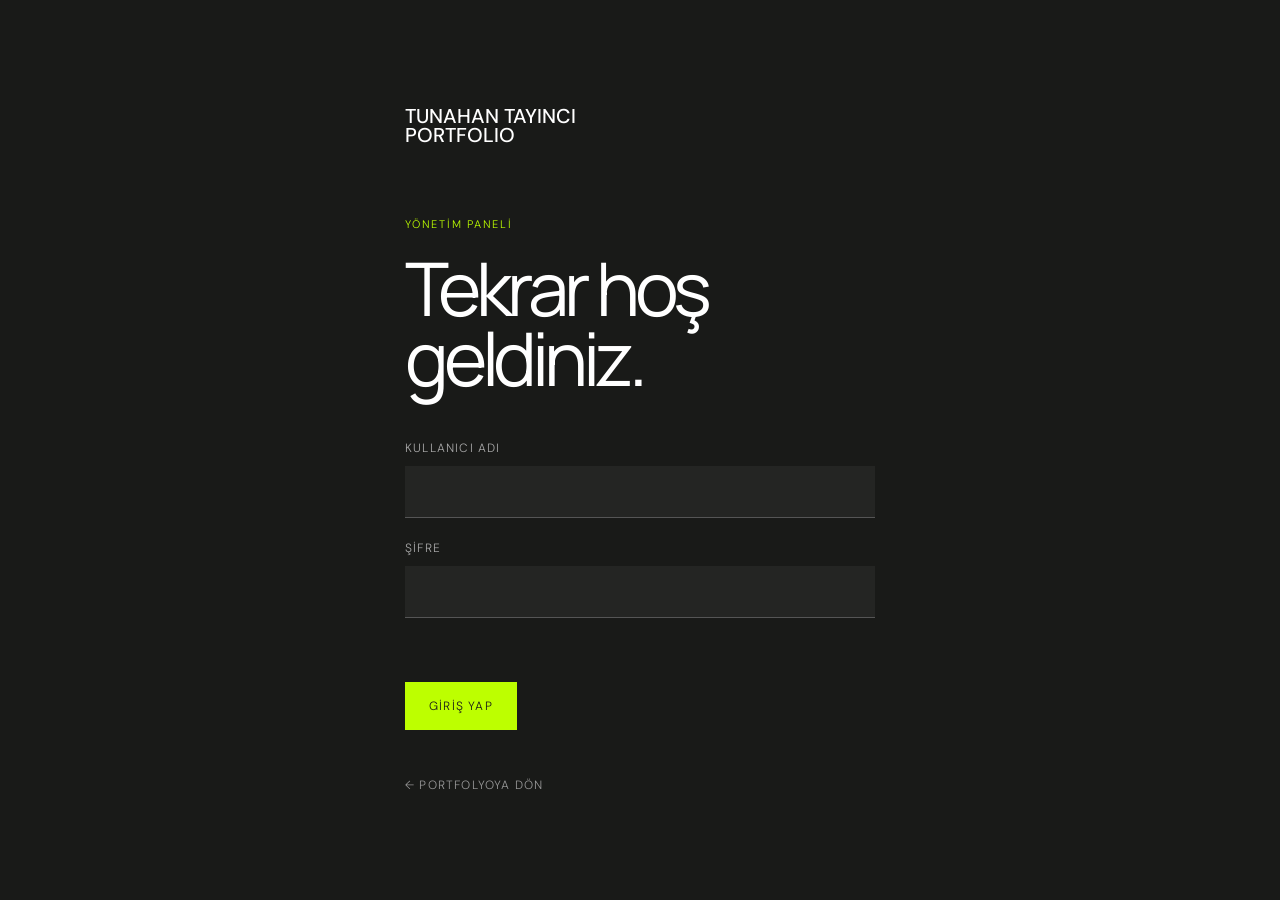
==== admin.html @ 28b635a6 "Add files via upload" ====
<!DOCTYPE html>
<html lang="tr">
<head>
  <meta charset="UTF-8"><meta name="viewport" content="width=device-width, initial-scale=1.0">
  <title>Tunahan Tayıncı Portfolio — Yönetim</title>
  <link href="https://fonts.googleapis.com/css2?family=DM+Sans:wght@300;400;500&family=Manrope:wght@400;500&display=swap" rel="stylesheet">
  <link rel="stylesheet" href="admin.css">
</head>
<body>
  <section class="login-screen" id="login-screen">
    <form class="login-card" id="login-form">
      <a class="login-logo" href="index.html"><span>TUNAHAN TAYINCI</span><span>PORTFOLIO</span></a>
      <p>Yönetim paneli</p>
      <h1>Tekrar hoş geldiniz.</h1>
      <label>Kullanıcı adı<input name="username" autocomplete="username" required></label>
      <label>Şifre<input name="password" type="password" autocomplete="current-password" required></label>
      <p class="login-error" id="login-error" role="alert"></p>
      <button class="primary" type="submit">Giriş yap</button>
      <a class="back-site" href="index.html">← Portfolyoya dön</a>
    </form>
  </section>
  <div class="admin-shell" id="admin-shell">
  <aside>
    <a class="admin-logo" href="index.html"><span>TUNAHAN TAYINCI</span><span>PORTFOLIO</span><small>YÖNETİM</small></a>
    <nav><button data-tab="general" class="active">Genel İçerik</button><button data-tab="projects">Projeler</button><button data-tab="backup">Yedekleme</button></nav>
    <div class="aside-bottom"><a class="view-site" href="index.html">Siteyi görüntüle ↗</a><button id="logout-button" type="button">Çıkış yap</button></div>
  </aside>
  <main>
    <header><div><span>İçerik yönetimi</span><h1 id="panel-title">Genel İçerik</h1></div><p id="save-status">Değişiklik yok</p></header>

    <section class="panel active" id="general">
      <form id="settings-form" class="form-grid">
        <label>Ad / Portfolyo adı<input name="studioName"></label>
        <label>Öğrenci bilgisi / Konum<input name="heroLocation"></label>
        <div class="full rich-field"><label for="hero-title-field">Ana başlık <small>Kelimeyi seçip aşağıdaki butonlarla biçimlendirebilirsiniz.</small></label><span class="format-toolbar" data-format-for="heroTitle"><button type="button" data-format-tag="em">İtalik</button><button type="button" data-format-tag="strong">Kalın</button><button type="button" data-format-insert="br">Alt satır</button></span><textarea id="hero-title-field" name="heroTitle"></textarea></div>
        <label class="full upload-field">1. hero görseli<input id="hero-upload" type="file" accept="image/*"><span>Görsel seç</span><img id="hero-preview"></label>
        <div class="full hero-featured-editor">
          <div class="list-editor-head"><strong>Hero proje alanları</strong><small>3 ayrı hero görseli seçin. Her görselin altında kendi sıra/etiket ve proje adı görünür.</small></div>
          <div id="hero-featured-list"></div>
        </div>
        <label class="full">Giriş metni<textarea name="intro"></textarea></label>
        <div class="full rich-field"><label for="studio-title-field">Hakkımda başlığı</label><span class="format-toolbar" data-format-for="studioTitle"><button type="button" data-format-tag="em">İtalik</button><button type="button" data-format-tag="strong">Kalın</button><button type="button" data-format-insert="br">Alt satır</button></span><textarea id="studio-title-field" name="studioTitle"></textarea></div>
        <label class="full">Hakkımda açıklaması<textarea name="studioDescription"></textarea></label>
        <div class="full list-editor">
          <div class="list-editor-head"><strong>Hakkımda sağ alan başlıkları</strong><button type="button" id="add-skill">+ Başlık ekle</button></div>
          <div id="skill-list-editor"></div>
        </div>
        <div class="full stats-editor">
          <div class="list-editor-head"><div><strong>Hakkımda istatistikleri</strong><small>Alttaki büyük sayı ve açıklama alanlarını düzenleyin.</small></div><button type="button" id="add-stat">+ İstatistik ekle</button></div>
          <div id="stats-list-editor"></div>
        </div>
        <label>E-posta<input name="email" type="email"></label><label>Telefon<input name="phone"></label>
        <label>Tanışalım buton yazısı<input name="contactText"></label><label>Tanışalım linki<input name="contactUrl" placeholder="mailto:... veya https://..."></label>
        <label class="full">Adres<textarea name="address"></textarea></label>
        <div class="full social-editor">
          <div class="social-editor-head"><strong>Sosyal medya linkleri</strong><button type="button" id="add-social">+ Sosyal medya ekle</button></div>
          <div id="social-list"></div>
        </div>
        <button class="primary" type="submit">Genel içeriği kaydet</button>
      </form>
    </section>

    <section class="panel" id="projects">
      <div class="project-toolbar"><p>Projeler kitap olarak gösterilir. Kapak, iç sayfalar ve sıralamayı buradan yönetin. Kartları sürükleyebilir veya oklarla sıralayabilirsiniz.</p><button class="primary" id="add-project" type="button">+ Yeni proje</button></div>
      <div class="admin-projects" id="admin-projects"></div>
    </section>

    <section class="panel" id="backup">
      <div class="backup-card"><span>01</span><h2>İçeriği dışa aktar</h2><p>Tüm metinleri ve görselleri tek JSON dosyasında yedekleyin.</p><button class="primary" id="export-data">Yedeği indir</button></div>
      <div class="backup-card"><span>02</span><h2>Yedeği geri yükle</h2><p>Daha önce indirdiğiniz JSON yedeğini yükleyin.</p><label class="file-button">Yedek seç<input id="import-data" type="file" accept=".json"></label></div>
      <div class="backup-card danger"><span>03</span><h2>Fabrika ayarları</h2><p>Tüm değişiklikleri silip ilk içeriğe dönün.</p><button id="reset-data">İçeriği sıfırla</button></div>
    </section>
  </main>

  <dialog id="project-editor">
    <form id="project-form" method="dialog">
      <input name="id" type="hidden">
      <div class="dialog-head"><h2>Proje Düzenle</h2><button value="cancel" type="button" id="close-editor">×</button></div>
      <div class="form-grid">
        <label>Proje adı<input name="title" required></label><label>Yıl<input name="year" required></label>
        <label>Ders / Stüdyo<input name="location" required></label><label>Proje türü<input name="category" required></label>
        <label>Kitap rengi<input name="color" type="color"></label>
        <label class="full description-field">
          Proje açıklaması
          <textarea name="description" id="project-description" maxlength="500"></textarea>
          <small class="character-limit"><span id="description-count">0</span> / 500 karakter</small>
        </label>
        <label class="full upload-field">Kitap kapak görseli<input id="cover-upload" type="file" accept="image/*"><span>Kapak seç</span><img id="cover-preview"></label>
        <div class="full page-editor-head">
          <div><strong>Kitap sayfaları</strong><small>Sayfaları sürükleyerek sıralayın. Görsele tıklayarak yerleşimini düzenleyin.</small></div>
          <div class="page-editor-actions"><button type="button" id="add-text-page">+ Metin sayfası</button><button type="button" id="open-media-library">Medya havuzundan seç</button></div>
        </div>
        <label class="full upload-field">Yeni görsel veya PDF yükle<input id="pages-upload" type="file" accept="image/*,application/pdf,.pdf" multiple><span>Birden fazla görsel veya PDF seçebilirsiniz</span></label>
        <div class="full page-previews" id="page-previews"></div>
      </div>
      <div class="dialog-actions"><button type="button" id="delete-project">Projeyi sil</button><button class="primary" type="submit">Projeyi kaydet</button></div>
    </form>
  </dialog>
  <dialog id="page-settings">
    <div class="page-settings-content">
      <div class="dialog-head"><h2>Sayfa Yerleşimi</h2><button type="button" id="close-page-settings">×</button></div>
      <div class="page-layout-editor">
        <div class="layout-preview" id="layout-preview"><img id="layout-preview-image" alt=""></div>
        <div class="layout-controls">
          <label>Görsel biçimi<select id="page-fit"><option value="cover">Sayfayı kapla</option><option value="contain">Görselin tamamını göster</option></select></label>
          <label>Odak noktası<select id="page-position"><option value="center">Orta</option><option value="top">Üst</option><option value="bottom">Alt</option><option value="left">Sol</option><option value="right">Sağ</option><option value="left top">Sol üst</option><option value="right top">Sağ üst</option><option value="left bottom">Sol alt</option><option value="right bottom">Sağ alt</option></select></label>
          <label>Sayfa arka planı<input id="page-background" type="color" value="#e8e4da"></label>
          <button class="primary" type="button" id="save-page-settings">Yerleşimi uygula</button>
        </div>
      </div>
    </div>
  </dialog>
  <dialog id="text-page-settings">
    <div class="page-settings-content">
      <div class="dialog-head"><h2>Metin Sayfası</h2><button type="button" id="close-text-page-settings">×</button></div>
      <div class="form-grid">
        <label>Üst küçük yazı<input id="text-page-kicker" placeholder="Örn. Konsept Notu"></label>
        <label>Arka plan rengi<input id="text-page-background" type="color" value="#e8e4da"></label>
        <label class="full">Başlık<input id="text-page-title" placeholder="Sayfa başlığı"></label>
        <div class="full rich-field"><label for="text-page-body">Metin</label><span class="format-toolbar" data-format-for="text-page-body"><button type="button" data-format-tag="em">İtalik</button><button type="button" data-format-tag="strong">Kalın</button><button type="button" data-format-insert="br">Alt satır</button></span><textarea id="text-page-body" placeholder="Bu sayfada görünmesini istediğiniz metni yazın."></textarea></div>
        <button class="primary" type="button" id="save-text-page-settings">Metni uygula</button>
      </div>
    </div>
  </dialog>
  <dialog id="media-library">
    <div class="media-library-content">
      <div class="dialog-head"><div><h2>Medya Havuzu</h2><p>Daha önce yüklediğiniz görsellerden kitap sayfasına ekleyin.</p></div><button type="button" id="close-media-library">×</button></div>
      <div class="media-grid" id="media-grid"></div>
    </div>
  </dialog>
  </div>
  <script src="content.js?v=pdf-embed-1"></script><script src="admin.js?v=pdf-embed-1"></script>
</body>
</html>
---- admin.css ----
:root { --ink:#191a18; --paper:#e9e6df; --accent:#bdff00; --line:rgba(25,26,24,.18); }
*{box-sizing:border-box} body{margin:0;background:var(--paper);color:var(--ink);font:300 16px "DM Sans",sans-serif;min-height:100vh} button,input,textarea{font:inherit} button{cursor:pointer}.admin-shell{display:none;grid-template-columns:260px 1fr;min-height:100vh}.admin-shell.authenticated{display:grid}
aside{position:fixed;width:260px;height:100vh;padding:32px 27px;background:var(--ink);color:white;display:flex;flex-direction:column}.admin-logo{color:white;text-decoration:none;display:flex;flex-direction:column;font-size:18px;font-weight:500;line-height:.95}.admin-logo small{color:var(--accent);font-size:10px;letter-spacing:.18em;margin-top:14px}aside nav{display:flex;flex-direction:column;margin-top:80px}aside nav button{background:none;color:#999;border:0;border-bottom:1px solid #333;text-align:left;padding:18px 0;font-size:15px}aside nav button.active{color:white}.aside-bottom{margin-top:auto;display:flex;flex-direction:column;gap:20px}.view-site{color:white;text-decoration:none;font-size:12px;text-transform:uppercase;letter-spacing:.12em}#logout-button{border:0;background:none;color:#999;text-align:left;padding:0;font-size:12px;text-transform:uppercase;letter-spacing:.12em}
main{grid-column:2;padding:38px clamp(25px,5vw,80px) 80px}header{display:flex;justify-content:space-between;align-items:flex-start;border-bottom:1px solid var(--line);padding-bottom:28px;margin-bottom:52px}header span{font-size:11px;text-transform:uppercase;letter-spacing:.15em}h1{font:400 clamp(36px,5vw,68px) "Manrope";letter-spacing:-.07em;margin:10px 0 0}#save-status{font-size:12px;text-transform:uppercase;letter-spacing:.1em}.panel{display:none}.panel.active{display:block}
.form-grid{display:grid;grid-template-columns:1fr 1fr;gap:26px;max-width:950px}.full{grid-column:1/-1}label{display:flex;flex-direction:column;gap:10px;font-size:12px;text-transform:uppercase;letter-spacing:.1em}label small{color:#777;font-size:12px;text-transform:none;letter-spacing:0}input,textarea{border:0;border-bottom:1px solid var(--line);background:rgba(255,255,255,.28);padding:15px;color:var(--ink);font-size:16px;outline:none}textarea{min-height:110px;resize:vertical}input:focus,textarea:focus{border-color:#788c00}.primary,.file-button{border:0;background:var(--ink);color:white;padding:16px 24px;width:max-content;font-size:12px;text-transform:uppercase;letter-spacing:.1em}.primary:hover{background:#353632}
.description-field .character-limit{align-self:flex-end;margin-top:-4px;color:#666;font-size:11px}.description-field .character-limit.limit-near{color:#9b6700}.description-field .character-limit.limit-full{color:#9c3030;font-weight:500}
.upload-field{position:relative}.upload-field input,.file-button input{position:absolute;opacity:0;pointer-events:none}.upload-field span{display:block;border:1px dashed #aaa;padding:18px;text-align:center;cursor:pointer}.upload-field img{width:180px;max-height:130px;object-fit:cover;margin-top:8px}
.rich-field{display:flex;flex-direction:column;gap:12px}.rich-field>label{gap:6px}.format-toolbar{display:flex;gap:8px;flex-wrap:wrap;width:max-content;max-width:100%}.format-toolbar button{border:1px solid var(--line);background:#eee9df;padding:8px 11px;font-size:11px;text-transform:uppercase;letter-spacing:.08em}.format-toolbar button:hover{border-color:#788c00;background:#f5f1e8}
.social-editor,.list-editor,.hero-featured-editor,.stats-editor{border-top:1px solid var(--line);padding-top:22px}.social-editor-head,.list-editor-head{display:flex;justify-content:space-between;align-items:center;margin-bottom:18px}.social-editor-head strong,.list-editor-head strong{font-size:18px}.list-editor-head small{display:block;color:#666;margin-top:5px}.social-editor-head button,.list-editor-head button{border:1px solid var(--ink);background:none;padding:12px 16px}.social-row{display:grid;grid-template-columns:1fr 1.5fr auto;gap:14px;align-items:end;margin-bottom:14px}.skill-row{display:grid;grid-template-columns:1fr auto;gap:14px;align-items:end;margin-bottom:14px}.stat-row{display:grid;grid-template-columns:160px 1fr auto;gap:14px;align-items:end;margin-bottom:14px}.hero-featured-row{display:grid;grid-template-columns:1fr 1.4fr 190px;gap:14px;align-items:end;margin-bottom:18px}.hero-slide-upload{position:relative}.hero-slide-upload input{position:absolute;opacity:0;pointer-events:none}.hero-slide-upload span{display:block;border:1px dashed #aaa;padding:13px;text-align:center;cursor:pointer}.hero-slide-upload img{width:100%;height:82px;object-fit:cover;margin-top:8px;background:#d8d4cb}.social-row button,.skill-row button,.stat-row button{border:1px solid #9c4949;background:none;color:#8d3030;padding:13px 16px}
.project-toolbar{display:flex;justify-content:space-between;align-items:center;margin-bottom:38px}.project-toolbar p{color:#666;font-size:16px}.admin-projects{display:grid;grid-template-columns:repeat(3,1fr);gap:25px}.admin-project{border:2px solid transparent;background:#dedad1;padding:12px;text-align:left;cursor:grab}.admin-project.dragging{opacity:.45}.admin-project.drag-over{border-color:#768800}.admin-project img{width:100%;aspect-ratio:3/4;object-fit:cover}.admin-project strong{display:block;margin:16px 0 8px;font-size:17px}.admin-project small{font-size:11px;line-height:1.5;text-transform:uppercase;letter-spacing:.1em}.project-order-actions{display:grid;grid-template-columns:1fr 1fr;gap:8px;margin-top:14px;border-top:1px solid var(--line);padding-top:12px}.project-order-actions span{grid-column:1/-1;font-size:11px;text-transform:uppercase;letter-spacing:.12em;color:#667700}.project-order-actions button{border:1px solid var(--line);background:#eee9df;padding:9px 10px;font-size:11px;text-transform:uppercase;letter-spacing:.08em}.project-order-actions button:disabled{opacity:.35;cursor:not-allowed}
.backup-card{border-top:1px solid var(--line);padding:28px 0 48px;max-width:750px}.backup-card span{font-size:11px;color:#768800}.backup-card h2{font:400 32px "Manrope";letter-spacing:-.04em}.backup-card p{color:#666;font-size:16px;line-height:1.6}.danger button,#delete-project{border:1px solid #9c4949;background:none;color:#8d3030;padding:14px 20px;font-size:14px}
.login-screen{min-height:100vh;background:var(--ink);color:white;display:grid;place-items:center;padding:25px}.login-screen.hidden{display:none}.login-card{width:min(470px,100%);display:flex;flex-direction:column;gap:22px}.login-logo{color:white;text-decoration:none;display:flex;flex-direction:column;font-size:20px;font-weight:500;line-height:.95;margin-bottom:50px}.login-card>p:first-of-type{color:var(--accent);font-size:11px;text-transform:uppercase;letter-spacing:.16em;margin:0}.login-card h1{font-size:clamp(44px,6vw,74px);line-height:.95;margin:0 0 25px}.login-card label{color:#aaa}.login-card input{background:#242523;color:white;border-color:#555}.login-error{min-height:20px;color:#ff8989;font-size:14px;margin:0}.login-card .primary{background:var(--accent);color:var(--ink)}.back-site{color:#999;text-decoration:none;font-size:12px;text-transform:uppercase;letter-spacing:.1em;margin-top:25px}
dialog{width:min(950px,94vw);max-height:92vh;border:0;padding:0;background:var(--paper);box-shadow:0 20px 70px #0006}dialog::backdrop{background:#000b}dialog form{padding:30px}.dialog-head,.dialog-actions{display:flex;justify-content:space-between;align-items:center}.dialog-head{border-bottom:1px solid var(--line);margin-bottom:30px;padding-bottom:20px}.dialog-head h2{font:400 34px "Manrope";letter-spacing:-.05em;margin:0}.dialog-head p{color:#666;margin:8px 0 0}.dialog-head button{border:0;background:none;font-size:28px}.dialog-actions{border-top:1px solid var(--line);margin-top:30px;padding-top:20px}
.page-editor-head{display:flex;justify-content:space-between;align-items:end;border-top:1px solid var(--line);padding-top:22px}.page-editor-head div{display:flex;flex-direction:column;gap:7px}.page-editor-head strong{font-size:18px}.page-editor-head small{color:#666}.page-editor-actions{display:flex;gap:10px;flex-wrap:wrap}.page-editor-head button,#open-media-library{border:1px solid var(--ink);background:none;padding:12px 16px}
.page-previews{display:grid;grid-template-columns:repeat(3,1fr);gap:14px}.page-preview{position:relative;background:#d8d4cb;padding:8px;cursor:grab;border:2px solid transparent}.page-preview.dragging{opacity:.35}.page-preview.drag-over{border-color:#768800}.page-preview-visual{position:relative;aspect-ratio:4/3;background:var(--page-bg);overflow:hidden}.page-preview-visual img{width:100%;height:100%;object-fit:var(--page-fit);object-position:var(--page-position)}.text-page-preview{padding:24px 14px 12px;color:var(--ink);display:flex;flex-direction:column;gap:8px}.text-page-preview small{font-size:9px;text-transform:uppercase;letter-spacing:.12em;color:#667700}.text-page-preview strong{font:400 18px "Manrope";letter-spacing:-.04em}.text-page-preview p{font-size:11px;line-height:1.45;margin:0;display:-webkit-box;-webkit-line-clamp:3;-webkit-box-orient:vertical;overflow:hidden}.page-preview-number{position:absolute;left:5px;top:5px;background:#171816;color:white;padding:4px 6px;font-size:10px}.page-preview-actions{display:flex;justify-content:space-between;gap:6px;margin-top:7px}.page-preview-actions button{border:0;background:#c7c2b8;padding:7px 9px;font-size:11px}.page-preview-actions .remove-page{color:#8d3030}
.page-settings-content,.media-library-content{padding:30px}.page-layout-editor{display:grid;grid-template-columns:1.4fr 1fr;gap:30px}.layout-preview{aspect-ratio:4/5;background:#e8e4da;overflow:hidden;box-shadow:0 14px 35px #0003}.layout-preview img{width:100%;height:100%;object-fit:cover;object-position:center}.layout-controls{display:flex;flex-direction:column;gap:22px}.layout-controls select{background:#fff8;border:0;border-bottom:1px solid var(--line);padding:15px;font-size:15px}.media-grid{display:grid;grid-template-columns:repeat(4,1fr);gap:12px}.media-item{border:2px solid transparent;background:#d8d4cb;padding:6px}.media-item:hover{border-color:#768800}.media-item img{width:100%;aspect-ratio:1;object-fit:cover}.media-item span{display:block;padding:7px 2px 2px;font-size:10px}
.pdf-page-preview{display:flex;flex-direction:column;justify-content:center;gap:10px;padding:18px;background:var(--page-bg)}.pdf-page-preview strong{font-size:42px;letter-spacing:.08em}.pdf-page-preview small{font-size:10px;text-transform:uppercase;letter-spacing:.1em}.pdf-media-item strong{display:grid;place-items:center;aspect-ratio:1;background:#fff;font-size:28px;letter-spacing:.08em}
@media(max-width:800px){.admin-shell.authenticated{display:block}aside{position:static;width:100%;height:auto;flex-direction:row;align-items:center;gap:16px;padding:18px}aside nav{margin:0 0 0 auto;flex-direction:row;gap:7px}aside nav button{border:0;padding:5px;font-size:11px}.aside-bottom{margin:0}.view-site{display:none}#logout-button{font-size:10px}main{padding:25px 18px}.form-grid{grid-template-columns:1fr}.full{grid-column:auto}.admin-projects{grid-template-columns:1fr 1fr}.project-toolbar{align-items:flex-start;gap:20px}.page-previews{grid-template-columns:1fr 1fr}.page-layout-editor{grid-template-columns:1fr}.media-grid{grid-template-columns:1fr 1fr}.page-editor-head{align-items:flex-start;gap:15px;flex-direction:column}.social-row,.skill-row,.stat-row,.hero-featured-row{grid-template-columns:1fr}.social-editor-head,.list-editor-head{align-items:flex-start;gap:15px;flex-direction:column}}
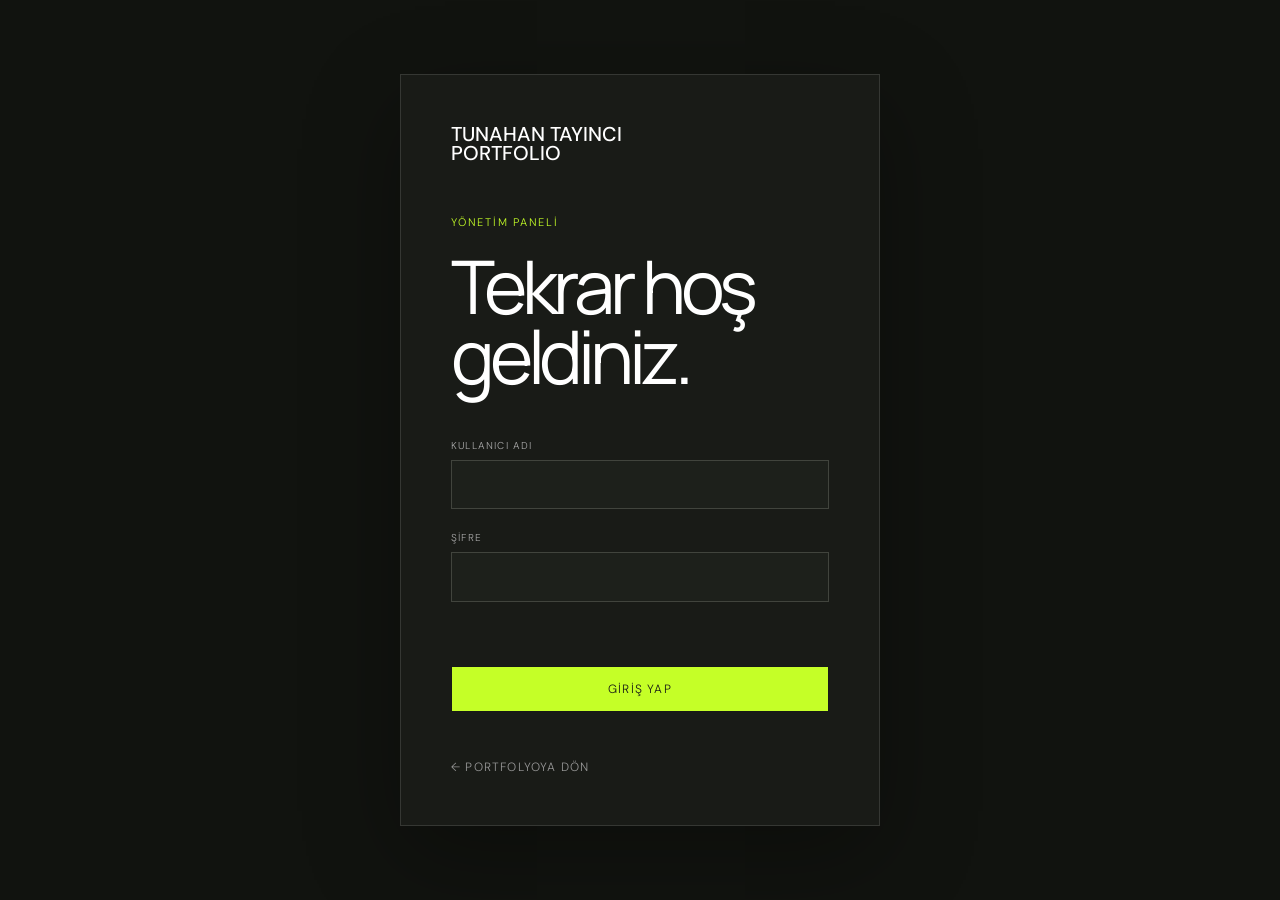
==== commit 97995e3c: "Add files via upload" ====
--- a/admin.html
+++ b/admin.html
@@ -1,10 +1,10 @@
-<!DOCTYPE html>
+﻿<!DOCTYPE html>
 <html lang="tr">
 <head>
   <meta charset="UTF-8"><meta name="viewport" content="width=device-width, initial-scale=1.0">
   <title>Tunahan Tayıncı Portfolio — Yönetim</title>
   <link href="https://fonts.googleapis.com/css2?family=DM+Sans:wght@300;400;500&family=Manrope:wght@400;500&display=swap" rel="stylesheet">
-  <link rel="stylesheet" href="admin.css">
+  <link rel="stylesheet" href="admin.css?v=admin-v3">
 </head>
 <body>
   <section class="login-screen" id="login-screen">
@@ -22,13 +22,19 @@
   <div class="admin-shell" id="admin-shell">
   <aside>
     <a class="admin-logo" href="index.html"><span>TUNAHAN TAYINCI</span><span>PORTFOLIO</span><small>YÖNETİM</small></a>
-    <nav><button data-tab="general" class="active">Genel İçerik</button><button data-tab="projects">Projeler</button><button data-tab="backup">Yedekleme</button></nav>
+    <nav aria-label="Yönetim bölümleri">
+      <button data-tab="general" data-title="Genel İçerik" class="active"><span>01</span><b>Genel İçerik</b></button>
+      <button data-tab="projects" data-title="Projeler"><span>02</span><b>Projeler</b><i id="project-count">0</i></button>
+      <button data-tab="feedback" data-title="Geri Bildirimler"><span>03</span><b>Geri Bildirimler</b><i id="feedback-count">0</i></button>
+      <button data-tab="backup" data-title="Yedekleme"><span>04</span><b>Yedekleme</b></button>
+    </nav>
     <div class="aside-bottom"><a class="view-site" href="index.html">Siteyi görüntüle ↗</a><button id="logout-button" type="button">Çıkış yap</button></div>
   </aside>
   <main>
-    <header><div><span>İçerik yönetimi</span><h1 id="panel-title">Genel İçerik</h1></div><p id="save-status">Değişiklik yok</p></header>
+    <header><div><span>İçerik yönetimi</span><h1 id="panel-title">Genel İçerik</h1></div><div class="header-actions"><a href="index.html" target="_blank" rel="noopener">Siteyi aç ↗</a><p id="save-status" role="status" aria-live="polite">Hazır</p></div></header>
 
     <section class="panel active" id="general">
+      <div class="panel-intro"><span>01</span><p>Ana sayfadaki metinleri, hero projelerini, hakkımda alanını ve iletişim bilgilerini yönetin.</p></div>
       <form id="settings-form" class="form-grid">
         <label>Ad / Portfolyo adı<input name="studioName"></label>
         <label>Öğrenci bilgisi / Konum<input name="heroLocation"></label>
@@ -61,11 +67,19 @@
     </section>
 
     <section class="panel" id="projects">
+      <div class="panel-intro"><span>02</span><p>Proje kitaplarını, kapakları ve bütün iç sayfaları tek yerden düzenleyin.</p></div>
       <div class="project-toolbar"><p>Projeler kitap olarak gösterilir. Kapak, iç sayfalar ve sıralamayı buradan yönetin. Kartları sürükleyebilir veya oklarla sıralayabilirsiniz.</p><button class="primary" id="add-project" type="button">+ Yeni proje</button></div>
       <div class="admin-projects" id="admin-projects"></div>
     </section>
 
+    <section class="panel" id="feedback">
+      <div class="panel-intro"><span>03</span><p>Ziyaretçi notlarını inceleyin, yayınlayın veya kaldırın.</p></div>
+      <div class="feedback-admin-toolbar"><p>Ziyaretçilerden gelen geri bildirimler önce burada bekler. Onayladığınız mesajlar ilgili proje kitabında görünür.</p></div>
+      <div class="feedback-admin-list" id="feedback-admin-list"></div>
+    </section>
+
     <section class="panel" id="backup">
+      <div class="panel-intro"><span>04</span><p>İçeriğinizin bir kopyasını indirin veya daha önce aldığınız yedeği geri yükleyin.</p></div>
       <div class="backup-card"><span>01</span><h2>İçeriği dışa aktar</h2><p>Tüm metinleri ve görselleri tek JSON dosyasında yedekleyin.</p><button class="primary" id="export-data">Yedeği indir</button></div>
       <div class="backup-card"><span>02</span><h2>Yedeği geri yükle</h2><p>Daha önce indirdiğiniz JSON yedeğini yükleyin.</p><label class="file-button">Yedek seç<input id="import-data" type="file" accept=".json"></label></div>
       <div class="backup-card danger"><span>03</span><h2>Fabrika ayarları</h2><p>Tüm değişiklikleri silip ilk içeriğe dönün.</p><button id="reset-data">İçeriği sıfırla</button></div>
@@ -129,6 +143,8 @@
     </div>
   </dialog>
   </div>
-  <script src="content.js?v=pdf-embed-1"></script><script src="admin.js?v=pdf-embed-1"></script>
+  <script src="content.js?v=admin-v3"></script><script src="admin.js?v=admin-v3"></script>
 </body>
 </html>
+
+
--- a/admin.css
+++ b/admin.css
@@ -1,4 +1,4 @@
-:root { --ink:#191a18; --paper:#e9e6df; --accent:#bdff00; --line:rgba(25,26,24,.18); }
+﻿:root { --ink:#191a18; --paper:#e9e6df; --accent:#bdff00; --line:rgba(25,26,24,.18); }
 *{box-sizing:border-box} body{margin:0;background:var(--paper);color:var(--ink);font:300 16px "DM Sans",sans-serif;min-height:100vh} button,input,textarea{font:inherit} button{cursor:pointer}.admin-shell{display:none;grid-template-columns:260px 1fr;min-height:100vh}.admin-shell.authenticated{display:grid}
 aside{position:fixed;width:260px;height:100vh;padding:32px 27px;background:var(--ink);color:white;display:flex;flex-direction:column}.admin-logo{color:white;text-decoration:none;display:flex;flex-direction:column;font-size:18px;font-weight:500;line-height:.95}.admin-logo small{color:var(--accent);font-size:10px;letter-spacing:.18em;margin-top:14px}aside nav{display:flex;flex-direction:column;margin-top:80px}aside nav button{background:none;color:#999;border:0;border-bottom:1px solid #333;text-align:left;padding:18px 0;font-size:15px}aside nav button.active{color:white}.aside-bottom{margin-top:auto;display:flex;flex-direction:column;gap:20px}.view-site{color:white;text-decoration:none;font-size:12px;text-transform:uppercase;letter-spacing:.12em}#logout-button{border:0;background:none;color:#999;text-align:left;padding:0;font-size:12px;text-transform:uppercase;letter-spacing:.12em}
 main{grid-column:2;padding:38px clamp(25px,5vw,80px) 80px}header{display:flex;justify-content:space-between;align-items:flex-start;border-bottom:1px solid var(--line);padding-bottom:28px;margin-bottom:52px}header span{font-size:11px;text-transform:uppercase;letter-spacing:.15em}h1{font:400 clamp(36px,5vw,68px) "Manrope";letter-spacing:-.07em;margin:10px 0 0}#save-status{font-size:12px;text-transform:uppercase;letter-spacing:.1em}.panel{display:none}.panel.active{display:block}
@@ -9,10 +9,329 @@
 .social-editor,.list-editor,.hero-featured-editor,.stats-editor{border-top:1px solid var(--line);padding-top:22px}.social-editor-head,.list-editor-head{display:flex;justify-content:space-between;align-items:center;margin-bottom:18px}.social-editor-head strong,.list-editor-head strong{font-size:18px}.list-editor-head small{display:block;color:#666;margin-top:5px}.social-editor-head button,.list-editor-head button{border:1px solid var(--ink);background:none;padding:12px 16px}.social-row{display:grid;grid-template-columns:1fr 1.5fr auto;gap:14px;align-items:end;margin-bottom:14px}.skill-row{display:grid;grid-template-columns:1fr auto;gap:14px;align-items:end;margin-bottom:14px}.stat-row{display:grid;grid-template-columns:160px 1fr auto;gap:14px;align-items:end;margin-bottom:14px}.hero-featured-row{display:grid;grid-template-columns:1fr 1.4fr 190px;gap:14px;align-items:end;margin-bottom:18px}.hero-slide-upload{position:relative}.hero-slide-upload input{position:absolute;opacity:0;pointer-events:none}.hero-slide-upload span{display:block;border:1px dashed #aaa;padding:13px;text-align:center;cursor:pointer}.hero-slide-upload img{width:100%;height:82px;object-fit:cover;margin-top:8px;background:#d8d4cb}.social-row button,.skill-row button,.stat-row button{border:1px solid #9c4949;background:none;color:#8d3030;padding:13px 16px}
 .project-toolbar{display:flex;justify-content:space-between;align-items:center;margin-bottom:38px}.project-toolbar p{color:#666;font-size:16px}.admin-projects{display:grid;grid-template-columns:repeat(3,1fr);gap:25px}.admin-project{border:2px solid transparent;background:#dedad1;padding:12px;text-align:left;cursor:grab}.admin-project.dragging{opacity:.45}.admin-project.drag-over{border-color:#768800}.admin-project img{width:100%;aspect-ratio:3/4;object-fit:cover}.admin-project strong{display:block;margin:16px 0 8px;font-size:17px}.admin-project small{font-size:11px;line-height:1.5;text-transform:uppercase;letter-spacing:.1em}.project-order-actions{display:grid;grid-template-columns:1fr 1fr;gap:8px;margin-top:14px;border-top:1px solid var(--line);padding-top:12px}.project-order-actions span{grid-column:1/-1;font-size:11px;text-transform:uppercase;letter-spacing:.12em;color:#667700}.project-order-actions button{border:1px solid var(--line);background:#eee9df;padding:9px 10px;font-size:11px;text-transform:uppercase;letter-spacing:.08em}.project-order-actions button:disabled{opacity:.35;cursor:not-allowed}
 .backup-card{border-top:1px solid var(--line);padding:28px 0 48px;max-width:750px}.backup-card span{font-size:11px;color:#768800}.backup-card h2{font:400 32px "Manrope";letter-spacing:-.04em}.backup-card p{color:#666;font-size:16px;line-height:1.6}.danger button,#delete-project{border:1px solid #9c4949;background:none;color:#8d3030;padding:14px 20px;font-size:14px}
+.feedback-admin-toolbar{max-width:760px;margin-bottom:28px}.feedback-admin-toolbar p{color:#666;font-size:16px;line-height:1.6}.feedback-admin-list{display:grid;gap:16px;max-width:980px}.feedback-admin-empty{border-top:1px solid var(--line);padding:28px 0;color:#666}.feedback-admin-card{display:grid;grid-template-columns:1fr auto;gap:24px;align-items:start;background:#dedad1;border-left:4px solid #aaa;padding:20px}.feedback-admin-card.approved{border-color:#768800}.feedback-admin-card.pending{border-color:#b77b2b}.feedback-admin-card span{font-size:10px;text-transform:uppercase;letter-spacing:.13em;color:#667700}.feedback-admin-card h2{font:400 24px "Manrope";letter-spacing:-.04em;margin:8px 0 12px}.feedback-admin-card p{margin:0 0 14px;white-space:pre-wrap;line-height:1.65}.feedback-admin-card small{color:#666}.feedback-admin-actions{display:flex;gap:8px;flex-wrap:wrap;justify-content:flex-end}.feedback-admin-actions button{border:1px solid var(--ink);background:none;padding:11px 13px;font-size:11px;text-transform:uppercase;letter-spacing:.08em}.feedback-admin-actions .danger-action{border-color:#9c4949;color:#8d3030}
 .login-screen{min-height:100vh;background:var(--ink);color:white;display:grid;place-items:center;padding:25px}.login-screen.hidden{display:none}.login-card{width:min(470px,100%);display:flex;flex-direction:column;gap:22px}.login-logo{color:white;text-decoration:none;display:flex;flex-direction:column;font-size:20px;font-weight:500;line-height:.95;margin-bottom:50px}.login-card>p:first-of-type{color:var(--accent);font-size:11px;text-transform:uppercase;letter-spacing:.16em;margin:0}.login-card h1{font-size:clamp(44px,6vw,74px);line-height:.95;margin:0 0 25px}.login-card label{color:#aaa}.login-card input{background:#242523;color:white;border-color:#555}.login-error{min-height:20px;color:#ff8989;font-size:14px;margin:0}.login-card .primary{background:var(--accent);color:var(--ink)}.back-site{color:#999;text-decoration:none;font-size:12px;text-transform:uppercase;letter-spacing:.1em;margin-top:25px}
 dialog{width:min(950px,94vw);max-height:92vh;border:0;padding:0;background:var(--paper);box-shadow:0 20px 70px #0006}dialog::backdrop{background:#000b}dialog form{padding:30px}.dialog-head,.dialog-actions{display:flex;justify-content:space-between;align-items:center}.dialog-head{border-bottom:1px solid var(--line);margin-bottom:30px;padding-bottom:20px}.dialog-head h2{font:400 34px "Manrope";letter-spacing:-.05em;margin:0}.dialog-head p{color:#666;margin:8px 0 0}.dialog-head button{border:0;background:none;font-size:28px}.dialog-actions{border-top:1px solid var(--line);margin-top:30px;padding-top:20px}
 .page-editor-head{display:flex;justify-content:space-between;align-items:end;border-top:1px solid var(--line);padding-top:22px}.page-editor-head div{display:flex;flex-direction:column;gap:7px}.page-editor-head strong{font-size:18px}.page-editor-head small{color:#666}.page-editor-actions{display:flex;gap:10px;flex-wrap:wrap}.page-editor-head button,#open-media-library{border:1px solid var(--ink);background:none;padding:12px 16px}
 .page-previews{display:grid;grid-template-columns:repeat(3,1fr);gap:14px}.page-preview{position:relative;background:#d8d4cb;padding:8px;cursor:grab;border:2px solid transparent}.page-preview.dragging{opacity:.35}.page-preview.drag-over{border-color:#768800}.page-preview-visual{position:relative;aspect-ratio:4/3;background:var(--page-bg);overflow:hidden}.page-preview-visual img{width:100%;height:100%;object-fit:var(--page-fit);object-position:var(--page-position)}.text-page-preview{padding:24px 14px 12px;color:var(--ink);display:flex;flex-direction:column;gap:8px}.text-page-preview small{font-size:9px;text-transform:uppercase;letter-spacing:.12em;color:#667700}.text-page-preview strong{font:400 18px "Manrope";letter-spacing:-.04em}.text-page-preview p{font-size:11px;line-height:1.45;margin:0;display:-webkit-box;-webkit-line-clamp:3;-webkit-box-orient:vertical;overflow:hidden}.page-preview-number{position:absolute;left:5px;top:5px;background:#171816;color:white;padding:4px 6px;font-size:10px}.page-preview-actions{display:flex;justify-content:space-between;gap:6px;margin-top:7px}.page-preview-actions button{border:0;background:#c7c2b8;padding:7px 9px;font-size:11px}.page-preview-actions .remove-page{color:#8d3030}
 .page-settings-content,.media-library-content{padding:30px}.page-layout-editor{display:grid;grid-template-columns:1.4fr 1fr;gap:30px}.layout-preview{aspect-ratio:4/5;background:#e8e4da;overflow:hidden;box-shadow:0 14px 35px #0003}.layout-preview img{width:100%;height:100%;object-fit:cover;object-position:center}.layout-controls{display:flex;flex-direction:column;gap:22px}.layout-controls select{background:#fff8;border:0;border-bottom:1px solid var(--line);padding:15px;font-size:15px}.media-grid{display:grid;grid-template-columns:repeat(4,1fr);gap:12px}.media-item{border:2px solid transparent;background:#d8d4cb;padding:6px}.media-item:hover{border-color:#768800}.media-item img{width:100%;aspect-ratio:1;object-fit:cover}.media-item span{display:block;padding:7px 2px 2px;font-size:10px}
-.pdf-page-preview{display:flex;flex-direction:column;justify-content:center;gap:10px;padding:18px;background:var(--page-bg)}.pdf-page-preview strong{font-size:42px;letter-spacing:.08em}.pdf-page-preview small{font-size:10px;text-transform:uppercase;letter-spacing:.1em}.pdf-media-item strong{display:grid;place-items:center;aspect-ratio:1;background:#fff;font-size:28px;letter-spacing:.08em}
-@media(max-width:800px){.admin-shell.authenticated{display:block}aside{position:static;width:100%;height:auto;flex-direction:row;align-items:center;gap:16px;padding:18px}aside nav{margin:0 0 0 auto;flex-direction:row;gap:7px}aside nav button{border:0;padding:5px;font-size:11px}.aside-bottom{margin:0}.view-site{display:none}#logout-button{font-size:10px}main{padding:25px 18px}.form-grid{grid-template-columns:1fr}.full{grid-column:auto}.admin-projects{grid-template-columns:1fr 1fr}.project-toolbar{align-items:flex-start;gap:20px}.page-previews{grid-template-columns:1fr 1fr}.page-layout-editor{grid-template-columns:1fr}.media-grid{grid-template-columns:1fr 1fr}.page-editor-head{align-items:flex-start;gap:15px;flex-direction:column}.social-row,.skill-row,.stat-row,.hero-featured-row{grid-template-columns:1fr}.social-editor-head,.list-editor-head{align-items:flex-start;gap:15px;flex-direction:column}}
+.pdf-page-preview{display:grid;place-items:center;padding:12px;background:var(--page-bg)}.pdf-page-preview object{width:100%;height:auto;aspect-ratio:1.414/1;display:block;border:0;background:#fff;box-shadow:0 5px 16px #0002}.pdf-page-preview strong{display:block;padding-top:34px;text-align:center;font-size:42px;letter-spacing:.08em}.pdf-page-preview small{display:block;text-align:center;font-size:10px;text-transform:uppercase;letter-spacing:.1em}.pdf-media-item strong{display:grid;place-items:center;aspect-ratio:1;background:#fff;font-size:28px;letter-spacing:.08em}
+@media(max-width:800px){.admin-shell.authenticated{display:block}aside{position:static;width:100%;height:auto;flex-direction:row;align-items:center;gap:16px;padding:18px}aside nav{margin:0 0 0 auto;flex-direction:row;gap:7px;flex-wrap:wrap}aside nav button{border:0;padding:5px;font-size:11px}.aside-bottom{margin:0}.view-site{display:none}#logout-button{font-size:10px}main{padding:25px 18px}.form-grid{grid-template-columns:1fr}.full{grid-column:auto}.admin-projects{grid-template-columns:1fr 1fr}.project-toolbar{align-items:flex-start;gap:20px}.feedback-admin-card{grid-template-columns:1fr}.feedback-admin-actions{justify-content:flex-start}.page-previews{grid-template-columns:1fr 1fr}.page-layout-editor{grid-template-columns:1fr}.media-grid{grid-template-columns:1fr 1fr}.page-editor-head{align-items:flex-start;gap:15px;flex-direction:column}.social-row,.skill-row,.stat-row,.hero-featured-row{grid-template-columns:1fr}.social-editor-head,.list-editor-head{align-items:flex-start;gap:15px;flex-direction:column}}
+
+/* Admin v3 */
+:root {
+  --ink: #171916;
+  --paper: #f2f0ea;
+  --surface: #fbfaf6;
+  --surface-2: #e7e4dc;
+  --accent: #c5ff27;
+  --accent-dark: #6f8100;
+  --line: rgba(23, 25, 22, .14);
+  --muted: #74766f;
+  --danger: #a43d36;
+  --shadow: 0 18px 55px rgba(25, 27, 23, .09);
+}
+
+html { scroll-behavior: smooth; }
+body { background: var(--paper); font-size: 15px; }
+button, input, textarea, select { border-radius: 0; }
+button { transition: background-color .2s, color .2s, border-color .2s, opacity .2s, transform .2s; }
+button:active:not(:disabled) { transform: translateY(1px); }
+button:disabled, input:disabled { cursor: wait; opacity: .52; }
+
+.admin-shell { grid-template-columns: 238px minmax(0, 1fr); }
+aside {
+  width: 238px;
+  padding: 30px 22px 24px;
+  border-right: 1px solid rgba(255,255,255,.08);
+  z-index: 20;
+}
+.admin-logo { font-size: 17px; padding: 4px; }
+.admin-logo small { margin-top: 13px; }
+aside nav { margin-top: 68px; gap: 7px; }
+aside nav button {
+  display: grid;
+  grid-template-columns: 28px 1fr auto;
+  align-items: center;
+  gap: 10px;
+  border: 1px solid transparent;
+  padding: 12px 11px;
+  color: rgba(255,255,255,.56);
+  font-size: 13px;
+}
+aside nav button span { color: rgba(197,255,39,.62); font-size: 9px; letter-spacing: .08em; }
+aside nav button b { font-weight: 400; }
+aside nav button i {
+  min-width: 21px;
+  padding: 3px 6px;
+  border-radius: 20px;
+  background: rgba(255,255,255,.1);
+  font-size: 9px;
+  font-style: normal;
+  text-align: center;
+}
+aside nav button:hover { background: rgba(255,255,255,.06); color: white; }
+aside nav button.active { border-color: rgba(197,255,39,.24); background: rgba(197,255,39,.1); color: white; }
+.aside-bottom { gap: 15px; padding: 4px; }
+#logout-button:hover, .view-site:hover { color: var(--accent); }
+
+main { grid-column: 2; width: 100%; max-width: 1500px; padding: 0 clamp(26px, 4vw, 68px) 90px; }
+main > header {
+  position: sticky;
+  top: 0;
+  z-index: 12;
+  align-items: center;
+  min-height: 116px;
+  margin: 0 0 42px;
+  padding: 24px 0 20px;
+  background: rgba(242,240,234,.91);
+  backdrop-filter: blur(18px);
+  -webkit-backdrop-filter: blur(18px);
+}
+main > header h1 { margin-top: 5px; font-size: clamp(36px, 4vw, 60px); line-height: .95; }
+.header-actions { display: flex; align-items: center; gap: 18px; }
+.header-actions a { color: var(--ink); font-size: 10px; letter-spacing: .1em; text-decoration: none; text-transform: uppercase; }
+#save-status {
+  display: inline-flex;
+  align-items: center;
+  min-height: 31px;
+  margin: 0;
+  padding: 7px 11px;
+  border: 1px solid var(--line);
+  background: var(--surface);
+  color: var(--muted);
+  font-size: 9px;
+  white-space: nowrap;
+}
+#save-status::before { width: 6px; height: 6px; margin-right: 7px; border-radius: 50%; background: #8b8e85; content: ""; }
+#save-status.status-saving::before { background: #d09529; animation: status-pulse .9s infinite alternate; }
+#save-status.status-success::before { background: var(--accent-dark); }
+#save-status.status-error::before { background: var(--danger); }
+@keyframes status-pulse { to { opacity: .28; } }
+
+.panel { animation: panel-in .3s ease both; }
+@keyframes panel-in { from { opacity: 0; transform: translateY(7px); } }
+.panel-intro {
+  display: grid;
+  grid-template-columns: 45px minmax(0, 650px);
+  gap: 18px;
+  align-items: start;
+  margin-bottom: 34px;
+}
+.panel-intro span { color: var(--accent-dark); font-size: 10px; letter-spacing: .14em; }
+.panel-intro p { margin: 0; color: var(--muted); font-size: 16px; line-height: 1.55; }
+
+.form-grid { width: 100%; max-width: 1080px; gap: 16px; }
+.form-grid > label,
+.form-grid > .rich-field,
+.social-editor,
+.list-editor,
+.hero-featured-editor,
+.stats-editor {
+  padding: 18px;
+  border: 1px solid var(--line);
+  background: var(--surface);
+}
+label { gap: 8px; color: #555851; font-size: 10px; letter-spacing: .12em; }
+label small { line-height: 1.5; }
+input, textarea, select {
+  width: 100%;
+  border: 1px solid rgba(23,25,22,.13);
+  background: #fff;
+  padding: 13px 14px;
+  font-size: 15px;
+  line-height: 1.45;
+  transition: border-color .2s, box-shadow .2s, background .2s;
+}
+input:hover, textarea:hover, select:hover { border-color: rgba(23,25,22,.28); }
+input:focus, textarea:focus, select:focus { border-color: var(--accent-dark); box-shadow: 0 0 0 3px rgba(197,255,39,.16); background: white; }
+textarea { min-height: 124px; }
+.rich-field { gap: 10px; }
+.format-toolbar { gap: 6px; }
+.format-toolbar button,
+.social-editor-head button,
+.list-editor-head button,
+.page-editor-head button,
+#open-media-library {
+  border: 1px solid var(--line);
+  background: transparent;
+  padding: 9px 12px;
+  font-size: 10px;
+}
+.format-toolbar button:hover,
+.social-editor-head button:hover,
+.list-editor-head button:hover,
+.page-editor-head button:hover,
+#open-media-library:hover { border-color: var(--ink); background: var(--ink); color: white; }
+.primary, .file-button {
+  min-height: 46px;
+  padding: 14px 21px;
+  border: 1px solid var(--ink);
+  background: var(--ink);
+}
+.primary:hover { border-color: #33362f; background: #33362f; }
+.form-grid > .primary { position: sticky; bottom: 18px; z-index: 5; margin-top: 10px; box-shadow: 0 12px 30px rgba(0,0,0,.18); }
+
+.upload-field span {
+  border-color: rgba(23,25,22,.25);
+  background: var(--paper);
+  padding: 15px;
+  transition: border-color .2s, background .2s;
+}
+.upload-field:hover span { border-color: var(--accent-dark); background: #f7f8ed; }
+.upload-field img { width: 210px; max-height: 145px; border: 1px solid var(--line); background: var(--surface-2); }
+.hero-featured-row { grid-template-columns: minmax(170px, .8fr) minmax(230px, 1.2fr) 210px; padding: 16px 0; border-top: 1px solid var(--line); margin: 0; }
+.hero-featured-row:first-child { border-top: 0; padding-top: 0; }
+.hero-slide-upload img { height: 95px; }
+.social-row, .skill-row, .stat-row { padding: 10px 0; border-top: 1px solid var(--line); margin: 0; }
+.social-row:first-child, .skill-row:first-child, .stat-row:first-child { border-top: 0; }
+.social-row button, .skill-row button, .stat-row button { background: transparent; }
+
+.project-toolbar { gap: 28px; margin-bottom: 26px; padding: 18px 0; border-top: 1px solid var(--line); border-bottom: 1px solid var(--line); }
+.project-toolbar p { max-width: 680px; margin: 0; font-size: 14px; line-height: 1.6; }
+.admin-projects { grid-template-columns: repeat(auto-fill, minmax(230px, 1fr)); gap: 18px; }
+.admin-empty { grid-column: 1 / -1; min-height: 260px; display: grid; place-content: center; gap: 8px; border: 1px dashed var(--line); color: var(--muted); text-align: center; }
+.admin-empty strong { color: var(--ink); font: 400 24px "Manrope", sans-serif; }
+.admin-project {
+  position: relative;
+  overflow: hidden;
+  padding: 9px;
+  border: 1px solid var(--line);
+  background: var(--surface);
+  box-shadow: 0 0 0 rgba(0,0,0,0);
+  transition: transform .25s, box-shadow .25s, border-color .25s;
+}
+.admin-project:hover { transform: translateY(-4px); border-color: rgba(23,25,22,.3); box-shadow: var(--shadow); }
+.admin-project::after { position: absolute; top: 18px; right: 18px; width: 30px; height: 30px; display: grid; place-items: center; border-radius: 50%; background: var(--accent); color: var(--ink); content: "↗"; opacity: 0; transform: scale(.8); transition: .2s; }
+.admin-project:hover::after { opacity: 1; transform: scale(1); }
+.admin-project img { aspect-ratio: 4/5; background: var(--surface-2); }
+.admin-project strong { margin: 14px 4px 7px; font: 400 18px "Manrope", sans-serif; }
+.admin-project small { display: block; min-height: 34px; margin: 0 4px; color: var(--muted); }
+.project-order-actions { margin: 13px 4px 3px; }
+.project-order-actions button:hover:not(:disabled) { border-color: var(--ink); background: var(--ink); color: white; }
+
+.feedback-admin-list { max-width: 1100px; }
+.feedback-admin-card { padding: 22px; border: 1px solid var(--line); border-left-width: 4px; background: var(--surface); }
+.feedback-admin-card h2 { margin-top: 6px; }
+.feedback-admin-actions button:hover { background: var(--ink); color: white; }
+
+.backup-card { max-width: 880px; padding: 30px 24px 34px; border: 1px solid var(--line); border-bottom: 0; background: var(--surface); }
+.backup-card:last-child { border-bottom: 1px solid var(--line); }
+.backup-card h2 { margin: 13px 0 8px; }
+
+dialog {
+  width: min(1120px, calc(100vw - 42px));
+  max-height: calc(100dvh - 42px);
+  border: 1px solid rgba(255,255,255,.12);
+  background: var(--paper);
+  box-shadow: 0 30px 100px rgba(0,0,0,.48);
+  overflow: auto;
+  overscroll-behavior: contain;
+}
+dialog::backdrop { background: rgba(10,11,9,.76); backdrop-filter: blur(4px); }
+dialog form, .page-settings-content, .media-library-content { padding: 0 28px 28px; }
+.dialog-head {
+  position: sticky;
+  top: 0;
+  z-index: 8;
+  margin: 0 -28px 24px;
+  padding: 22px 28px 18px;
+  background: rgba(242,240,234,.94);
+  backdrop-filter: blur(16px);
+}
+.dialog-head button { width: 38px; height: 38px; display: grid; place-items: center; border: 1px solid var(--line); border-radius: 50%; font-size: 22px; }
+.dialog-head button:hover { background: var(--ink); color: white; }
+.dialog-actions {
+  position: sticky;
+  bottom: 0;
+  z-index: 8;
+  margin: 28px -28px -28px;
+  padding: 17px 28px;
+  background: rgba(242,240,234,.95);
+  backdrop-filter: blur(16px);
+}
+.page-editor-head { padding: 20px; border: 1px solid var(--line); background: var(--surface); }
+.page-previews { grid-template-columns: repeat(auto-fill, minmax(210px, 1fr)); gap: 12px; }
+.page-preview { padding: 7px; border: 1px solid var(--line); background: var(--surface); transition: border-color .2s, transform .2s; }
+.page-preview:hover { border-color: rgba(23,25,22,.36); }
+.page-preview-visual { aspect-ratio: 4/3; }
+.page-preview-actions button:hover { background: var(--ink); color: white; }
+.pdf-page-preview { min-height: 160px; }
+.pdf-page-preview .pdf-placeholder { width: 100%; height: 100%; display: grid; align-content: center; justify-items: center; gap: 8px; background: #fff; }
+.pdf-page-preview strong { padding: 0; font-size: 30px; }
+.pdf-page-preview small { max-width: 90%; overflow: hidden; text-overflow: ellipsis; white-space: nowrap; }
+.media-grid { grid-template-columns: repeat(auto-fill, minmax(150px, 1fr)); }
+.media-item { border: 1px solid var(--line); background: var(--surface); text-align: left; }
+.media-item:hover { transform: translateY(-2px); border-color: var(--accent-dark); box-shadow: 0 10px 25px rgba(0,0,0,.1); }
+.media-state { grid-column: 1 / -1; margin: 0; padding: 34px; border: 1px dashed var(--line); color: var(--muted); text-align: center; }
+.media-state.error { color: var(--danger); }
+
+.login-screen { background: #11130f; }
+.login-card { width: min(480px, 100%); padding: clamp(24px, 5vw, 50px); border: 1px solid rgba(255,255,255,.12); background: rgba(255,255,255,.035); box-shadow: 0 30px 90px rgba(0,0,0,.3); }
+.login-logo { margin-bottom: 30px; }
+.login-card input { border: 1px solid #41443d; background: #1d201b; }
+.login-card input:focus { border-color: var(--accent); box-shadow: 0 0 0 3px rgba(197,255,39,.12); }
+.login-card .primary { width: 100%; }
+
+@media (max-width: 900px) {
+  .admin-shell.authenticated { display: block; }
+  aside {
+    position: sticky;
+    top: 0;
+    width: 100%;
+    height: auto;
+    display: grid;
+    grid-template-columns: auto minmax(0, 1fr) auto;
+    gap: 12px;
+    padding: 13px 15px;
+    box-shadow: 0 10px 30px rgba(0,0,0,.18);
+  }
+  .admin-logo { font-size: 13px; }
+  .admin-logo small { display: none; }
+  aside nav { margin: 0; display: flex; gap: 5px; overflow-x: auto; scrollbar-width: none; }
+  aside nav::-webkit-scrollbar { display: none; }
+  aside nav button { min-width: max-content; display: flex; padding: 9px 10px; border: 1px solid rgba(255,255,255,.08); font-size: 11px; }
+  aside nav button span, aside nav button i { display: none; }
+  .aside-bottom { margin: 0; }
+  .view-site { display: none; }
+  main { padding: 0 18px 70px; }
+  main > header { min-height: 94px; margin-bottom: 28px; }
+  main > header h1 { font-size: 37px; }
+  .header-actions a { display: none; }
+  .hero-featured-row { grid-template-columns: 1fr 1fr; }
+  .hero-slide-upload { grid-column: 1 / -1; }
+  .admin-projects { grid-template-columns: repeat(2, minmax(0, 1fr)); }
+}
+
+@media (max-width: 620px) {
+  aside { grid-template-columns: 1fr auto; }
+  aside nav { grid-column: 1 / -1; grid-row: 2; order: 3; }
+  main > header { align-items: flex-end; }
+  main > header > div:first-child > span { display: none; }
+  main > header h1 { font-size: 32px; }
+  #save-status { max-width: 150px; overflow: hidden; text-overflow: ellipsis; }
+  .panel-intro { grid-template-columns: 30px 1fr; margin-bottom: 24px; }
+  .panel-intro p { font-size: 14px; }
+  .form-grid { grid-template-columns: 1fr; }
+  .full { grid-column: auto; }
+  .form-grid > label, .form-grid > .rich-field, .social-editor, .list-editor, .hero-featured-editor, .stats-editor { padding: 14px; }
+  .hero-featured-row, .social-row, .skill-row, .stat-row { grid-template-columns: 1fr; }
+  .hero-slide-upload { grid-column: auto; }
+  .social-editor-head, .list-editor-head { align-items: flex-start; gap: 12px; flex-direction: column; }
+  .project-toolbar { align-items: stretch; flex-direction: column; }
+  .project-toolbar .primary { width: 100%; }
+  .admin-projects { grid-template-columns: 1fr; }
+  dialog { width: 100vw; max-width: none; max-height: 100dvh; height: 100dvh; margin: 0; }
+  dialog form, .page-settings-content, .media-library-content { padding: 0 16px 20px; }
+  .dialog-head { margin: 0 -16px 18px; padding: 17px 16px; }
+  .dialog-head h2 { font-size: 27px; }
+  .dialog-actions { margin: 24px -16px -20px; padding: 14px 16px; }
+  .page-previews, .media-grid { grid-template-columns: repeat(2, minmax(0, 1fr)); }
+  .page-layout-editor { grid-template-columns: 1fr; }
+  .feedback-admin-card { grid-template-columns: 1fr; }
+  .feedback-admin-actions { justify-content: flex-start; }
+  .login-screen { padding: 12px; }
+  .login-card { padding: 27px 20px; }
+  .login-card h1 { font-size: 43px; }
+}
+
